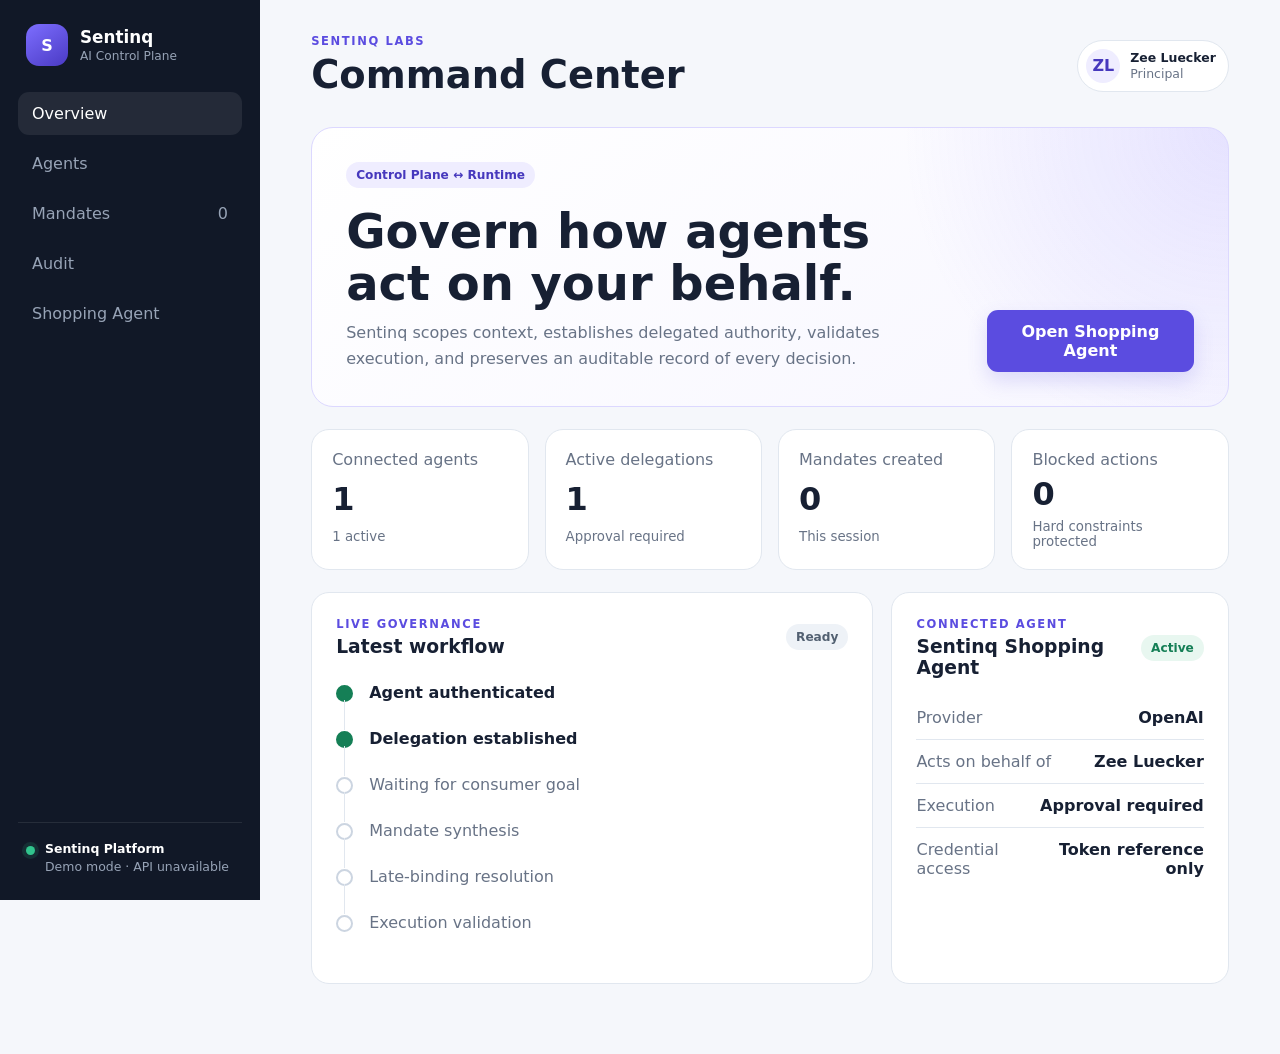
==== sentinq-platform/src/main/resources/static/index.html @ cafef55a "Added multiple providers Claude and GPT to reasoninng engine, making reasoning interchangeale" ====
<!DOCTYPE html>
<html lang="en">
<head>
  <meta charset="UTF-8" />
  <meta name="viewport" content="width=device-width, initial-scale=1.0" />
  <title>Sentinq Command Center</title>
  <link rel="stylesheet" href="styles.css" />
</head>
<body>
  <div class="app-shell">
    <aside class="sidebar">
      <div class="brand">
        <div class="brand-mark">S</div>
        <div><div class="brand-name">Sentinq</div><div class="brand-subtitle">AI Control Plane</div></div>
      </div>
      <nav class="nav" aria-label="Primary">
        <button class="nav-item active" data-view="overview">Overview</button>
        <button class="nav-item" data-view="agents">Agents</button>
        <button class="nav-item" data-view="mandates">Mandates <span id="mandateCount">0</span></button>
        <button class="nav-item" data-view="audit">Audit</button>
        <button class="nav-item" data-view="shop">Shopping Agent</button>
      </nav>
      <div class="sidebar-footer"><span class="status-dot"></span><div><strong>Sentinq Platform</strong><span id="platformStatus">Checking connection…</span></div></div>
    </aside>

    <main class="main">
      <header class="topbar">
        <div><p class="eyebrow">SENTINQ LABS</p><h1 id="pageTitle">Command Center</h1></div>
        <div class="principal-chip"><div class="avatar">ZL</div><div><strong>Zee Luecker</strong><span>Principal</span></div></div>
      </header>

      <section class="view active" id="overviewView">
        <div class="hero-card">
          <div><span class="badge badge-accent">Control Plane ↔ Runtime</span><h2>Govern how agents act on your behalf.</h2><p>Sentinq scopes context, establishes delegated authority, validates execution, and preserves an auditable record of every decision.</p></div>
          <button class="primary-button" data-go-to="shop">Open Shopping Agent</button>
        </div>
        <div class="metric-grid">
          <article class="metric-card"><span>Connected agents</span><strong>1</strong><small>1 active</small></article>
          <article class="metric-card"><span>Active delegations</span><strong>1</strong><small>Approval required</small></article>
          <article class="metric-card"><span>Mandates created</span><strong id="overviewMandateCount">0</strong><small>This session</small></article>
          <article class="metric-card"><span>Blocked actions</span><strong id="blockedCount">0</strong><small>Hard constraints protected</small></article>
        </div>
        <div class="content-grid">
          <article class="panel"><div class="panel-heading"><div><p class="eyebrow">LIVE GOVERNANCE</p><h3>Latest workflow</h3></div><span class="badge">Ready</span></div><ol class="workflow" id="workflowList"><li class="complete"><span></span>Agent authenticated</li><li class="complete"><span></span>Delegation established</li><li><span></span>Waiting for consumer goal</li><li><span></span>Mandate synthesis</li><li><span></span>Late-binding resolution</li><li><span></span>Execution validation</li></ol></article>
          <article class="panel"><div class="panel-heading"><div><p class="eyebrow">CONNECTED AGENT</p><h3>Sentinq Shopping Agent</h3></div><span class="badge badge-success">Active</span></div><dl class="detail-list"><div><dt>Provider</dt><dd>OpenAI</dd></div><div><dt>Acts on behalf of</dt><dd>Zee Luecker</dd></div><div><dt>Execution</dt><dd>Approval required</dd></div><div><dt>Credential access</dt><dd>Token reference only</dd></div></dl></article>
        </div>
      </section>

      <section class="view" id="agentsView">
        <div class="section-heading"><div><p class="eyebrow">IDENTITY & DELEGATION</p><h2>Connected agents</h2></div></div>
        <article class="panel agent-card"><div class="agent-header"><div class="agent-icon">AI</div><div><h3>Sentinq Shopping Agent</h3><p>OpenAI · Shopping orchestration</p></div><span class="badge badge-success">Active</span></div><div class="permission-grid"><div><h4>Permitted</h4><ul class="permission-list allowed"><li>Interpret shopping goals</li><li>Read scoped shopping preferences</li><li>Search merchant offers</li><li>Request late-binding resolution</li><li>Build candidate carts</li></ul></div><div><h4>Restricted</h4><ul class="permission-list denied"><li>Read raw payment credentials</li><li>Execute without approval</li><li>Change consumer preferences</li><li>Exceed mandate authority</li></ul></div></div></article>
      </section>

      <section class="view" id="mandatesView">
        <div class="section-heading"><div><p class="eyebrow">DELEGATED AUTHORITY</p><h2>Mandates</h2></div></div>
        <div id="mandateEmpty" class="empty-state"><div class="empty-icon">M</div><h3>No mandates yet</h3><p>Run the Shopping Agent to synthesize the first governed mandate.</p><button class="secondary-button" data-go-to="shop">Create a mandate</button></div>
        <div id="mandateList" class="mandate-list hidden"></div>
      </section>

      <section class="view" id="auditView">
        <div class="section-heading"><div><p class="eyebrow">TRACEABILITY</p><h2>Audit timeline</h2></div></div>
        <article class="panel"><div id="auditTimeline" class="audit-timeline"><div class="audit-event"><span class="audit-dot"></span><div><strong>Sentinq platform ready</strong><p>Awaiting the first delegated shopping goal.</p><time>Now</time></div></div></div></article>
      </section>

        <section class="view" id="shopView">
            <div class="shop-layout">
                <div>
                    <div class="section-heading">
                        <div>
                            <p class="eyebrow">RUNTIME DEMO</p>

                            <h2>Shopping Agent</h2>

                            <p class="section-copy">
                                Submit a goal. Sentinq will synthesize a mandate,
                                resolve candidate carts, and block any option that
                                violates hard constraints.
                            </p>
                        </div>
                    </div>

                    <article class="panel">

                        <div class="form-group agent-field">
                            <label for="agentSelect">
                                Reasoning agent
                            </label>

                            <div class="agent-control-row">
                                <select id="agentSelect" name="agentId">
                                    <option value="">
                                        Loading available agents...
                                    </option>
                                </select>

                                <span
                                        id="agentDescription"
                                        class="agent-description"
                                >
                                    Select an available agent
                                </span>
                            </div>
                        </div>

                        <label for="goalInput">
                            Shopping goal
                        </label>

                        <textarea id="goalInput" rows="6">
Find me a dahlia that will look good next to my passion fruit vine. I will plant it in a container. It should be delivered before the end of August 2026. I do not want to spend more than $50.
        </textarea>

                        <div class="form-grid">
                            <div>
                                <label for="budgetInput">
                                    Maximum total
                                </label>

                                <div class="input-prefix">
                                    <span>$</span>

                                    <input
                                            id="budgetInput"
                                            type="number"
                                            value="50"
                                            min="1"
                                    />
                                </div>
                            </div>

                            <div>
                                <label for="deadlineInput">
                                    Delivery deadline
                                </label>

                                <input
                                        id="deadlineInput"
                                        type="date"
                                        value="2026-08-31"
                                />
                            </div>
                        </div>

                        <div class="form-actions">
                            <button
                                    class="primary-button"
                                    id="runButton"
                            >
                                Run orchestration
                            </button>

                            <span
                                    id="runStatus"
                                    class="run-status"
                                    aria-live="polite"
                            ></span>
                        </div>
                    </article>
                </div>

                <aside class="panel side-panel">
                    <p class="eyebrow">
                        ACTIVE DELEGATION
                    </p>

                    <h3>
                        Shopping authority
                    </h3>

                    <dl class="detail-list">
                        <div>
                            <dt>Principal</dt>
                            <dd>Zee Luecker</dd>
                        </div>

                        <div>
                            <dt>Agent</dt>
                            <dd id="activeAgentName">
                                Shopping Agent
                            </dd>
                        </div>

                        <div>
                            <dt>New merchant</dt>
                            <dd>Ask first</dd>
                        </div>

                        <div>
                            <dt>Purchase</dt>
                            <dd>Approval required</dd>
                        </div>
                    </dl>
                </aside>
            </div>

            <div id="shopResults" class="hidden">
                <section id="mandateResult"></section>
                <section id="selectedResult"></section>
                <section id="candidateResults"></section>
            </div>
        </section>
    </main>
  </div>
  <script src="app.js"></script>
</body>
</html>
---- sentinq-platform/src/main/resources/static/styles.css ----
:root{--bg:#f5f7fb;--surface:#fff;--surface-muted:#f8fafc;--text:#172033;--muted:#687386;--border:#e1e7ef;--accent:#5b4ce0;--accent-dark:#4638bd;--accent-soft:#efedff;--success:#157f56;--success-soft:#e8f7f0;--danger:#b42318;--danger-soft:#fff0ee;--warning:#9a6700;--warning-soft:#fff8df;--sidebar:#111827;--sidebar-muted:#97a3b6;font-family:Inter,ui-sans-serif,system-ui,-apple-system,BlinkMacSystemFont,"Segoe UI",sans-serif;color:var(--text);background:var(--bg)}*{box-sizing:border-box}body{margin:0;min-width:320px;background:var(--bg)}button,input,textarea{font:inherit}button{cursor:pointer}.app-shell{min-height:100vh;display:grid;grid-template-columns:260px minmax(0,1fr)}.sidebar{position:sticky;top:0;height:100vh;background:var(--sidebar);color:#fff;padding:24px 18px;display:flex;flex-direction:column}.brand{display:flex;align-items:center;gap:12px;padding:0 8px 26px}.brand-mark{width:42px;height:42px;border-radius:13px;display:grid;place-items:center;background:linear-gradient(145deg,#7d6eff,#4a3ac4);font-weight:800}.brand-name{font-size:1.05rem;font-weight:800}.brand-subtitle{margin-top:2px;color:var(--sidebar-muted);font-size:.76rem}.nav{display:grid;gap:7px}.nav-item{width:100%;border:0;background:transparent;color:var(--sidebar-muted);padding:12px 14px;border-radius:11px;display:flex;align-items:center;justify-content:space-between;text-align:left}.nav-item:hover,.nav-item.active{color:#fff;background:rgba(255,255,255,.08)}.sidebar-footer{margin-top:auto;padding:18px 8px 2px;border-top:1px solid rgba(255,255,255,.09);display:flex;align-items:flex-start;gap:10px;font-size:.78rem}.sidebar-footer div{display:grid;gap:3px}.sidebar-footer span:last-child{color:var(--sidebar-muted)}.status-dot{width:9px;height:9px;margin-top:5px;border-radius:50%;background:#31c48d;box-shadow:0 0 0 4px rgba(49,196,141,.13)}.main{min-width:0;padding:34px clamp(24px,4vw,56px) 70px}.topbar{display:flex;align-items:center;justify-content:space-between;gap:24px;margin-bottom:30px}.topbar h1{margin:4px 0 0;font-size:clamp(1.65rem,3vw,2.4rem)}.eyebrow{margin:0;color:var(--accent);font-size:.72rem;font-weight:800;letter-spacing:.14em}.principal-chip{display:flex;align-items:center;gap:10px;padding:8px 12px 8px 8px;border:1px solid var(--border);border-radius:999px;background:var(--surface)}.principal-chip div:last-child{display:grid;gap:1px;font-size:.78rem}.principal-chip span{color:var(--muted)}.avatar{width:34px;height:34px;border-radius:50%;display:grid;place-items:center;background:var(--accent-soft);color:var(--accent-dark);font-weight:800}.view{display:none}.view.active{display:block}.hero-card{min-height:230px;padding:34px;border:1px solid #dcd8ff;border-radius:22px;background:radial-gradient(circle at top right,rgba(125,110,255,.16),transparent 34%),linear-gradient(145deg,#fff,#f7f6ff);display:flex;align-items:flex-end;justify-content:space-between;gap:28px}.hero-card h2{max-width:650px;margin:18px 0 10px;font-size:clamp(1.8rem,4vw,3rem);line-height:1.08}.hero-card p{max-width:700px;margin:0;color:var(--muted);line-height:1.65}.metric-grid{margin:22px 0;display:grid;grid-template-columns:repeat(4,minmax(0,1fr));gap:16px}.metric-card,.panel{border:1px solid var(--border);background:var(--surface);border-radius:18px}.metric-card{padding:20px;display:grid;gap:6px}.metric-card span,.metric-card small{color:var(--muted)}.metric-card strong{font-size:2rem}.panel{padding:24px}.content-grid{display:grid;grid-template-columns:1.25fr .75fr;gap:18px}.panel-heading,.section-heading,.agent-header,.candidate-header,.form-actions{display:flex;align-items:center;justify-content:space-between;gap:16px}.panel-heading h3,.section-heading h2,.agent-header h3,.candidate-header h3{margin:5px 0 0}.section-heading{margin-bottom:18px}.section-copy{max-width:720px;color:var(--muted);line-height:1.6}.badge{display:inline-flex;align-items:center;width:fit-content;padding:6px 10px;border-radius:999px;background:#eef2f7;color:#526071;font-size:.76rem;font-weight:800}.badge-accent{background:var(--accent-soft);color:var(--accent-dark)}.badge-success{background:var(--success-soft);color:var(--success)}.badge-danger{background:var(--danger-soft);color:var(--danger)}.workflow{list-style:none;padding:6px 0 0;margin:20px 0 0;display:grid}.workflow li{position:relative;min-height:46px;padding-left:33px;color:var(--muted)}.workflow li:not(:last-child)::after{content:"";position:absolute;left:8px;top:17px;width:1px;height:30px;background:var(--border)}.workflow li span{position:absolute;left:0;top:2px;width:17px;height:17px;border:2px solid #ccd5e1;border-radius:50%;background:#fff}.workflow li.complete{color:var(--text);font-weight:700}.workflow li.complete span{border-color:var(--success);background:var(--success)}.detail-list{margin:18px 0 0}.detail-list div{padding:12px 0;border-bottom:1px solid var(--border);display:flex;justify-content:space-between;gap:20px}.detail-list div:last-child{border-bottom:0}.detail-list dt{color:var(--muted)}.detail-list dd{margin:0;font-weight:700;text-align:right}.primary-button,.secondary-button{border:0;border-radius:11px;padding:12px 17px;font-weight:800}.primary-button{color:#fff;background:var(--accent);box-shadow:0 9px 20px rgba(91,76,224,.18)}.primary-button:hover{background:var(--accent-dark)}.primary-button:disabled{opacity:.55;cursor:wait}.secondary-button{background:var(--accent-soft);color:var(--accent-dark)}.agent-card{max-width:900px}.agent-header{justify-content:flex-start}.agent-header .badge{margin-left:auto}.agent-header p{margin:5px 0 0;color:var(--muted)}.agent-icon{width:52px;height:52px;border-radius:16px;display:grid;place-items:center;background:var(--accent-soft);color:var(--accent-dark);font-weight:900}.permission-grid{margin-top:26px;display:grid;grid-template-columns:1fr 1fr;gap:22px}.permission-list{list-style:none;padding:0;margin:0;display:grid;gap:11px}.permission-list li{position:relative;padding-left:25px;color:var(--muted)}.permission-list li::before{position:absolute;left:0;font-weight:900}.permission-list.allowed li::before{content:"✓";color:var(--success)}.permission-list.denied li::before{content:"×";color:var(--danger)}.empty-state{padding:60px 24px;border:1px dashed #cfd7e3;border-radius:18px;background:rgba(255,255,255,.55);text-align:center}.empty-state h3{margin:14px 0 6px}.empty-state p{color:var(--muted)}.empty-icon{width:52px;height:52px;margin:0 auto;display:grid;place-items:center;border-radius:16px;background:var(--accent-soft);color:var(--accent-dark);font-weight:900}.mandate-list{display:grid;gap:15px}.mandate-row{padding:20px;border:1px solid var(--border);border-radius:16px;background:var(--surface)}.mandate-row-top{display:flex;justify-content:space-between;gap:16px}.mandate-row h3{margin:0 0 7px}.mandate-row p{margin:0;color:var(--muted)}.mandate-meta{margin-top:16px;display:flex;flex-wrap:wrap;gap:10px;color:var(--muted);font-size:.85rem}.audit-event{position:relative;min-height:80px;padding:0 0 24px 34px}.audit-event:not(:last-child)::after{content:"";position:absolute;left:7px;top:16px;width:1px;height:calc(100% - 4px);background:var(--border)}.audit-dot{position:absolute;left:0;top:3px;width:15px;height:15px;border:3px solid var(--accent-soft);border-radius:50%;background:var(--accent)}.audit-event p{margin:5px 0;color:var(--muted)}.audit-event time{color:#8a95a6;font-size:.78rem}.shop-layout{display:grid;grid-template-columns:minmax(0,1fr) 300px;gap:20px;align-items:start}.side-panel{position:sticky;top:24px}label{display:block;margin-bottom:8px;color:#4d596a;font-size:.84rem;font-weight:800}textarea,input{width:100%;border:1px solid #ccd5e1;border-radius:11px;padding:12px 13px;color:var(--text);background:#fff}textarea{resize:vertical;line-height:1.55}textarea:focus,input:focus{outline:3px solid rgba(91,76,224,.12);border-color:var(--accent)}.form-grid{margin-top:18px;display:grid;grid-template-columns:1fr 1fr;gap:16px}.input-prefix{position:relative}.input-prefix span{position:absolute;left:13px;top:50%;transform:translateY(-50%);color:var(--muted)}.input-prefix input{padding-left:29px}.form-actions{margin-top:20px}.run-status{color:var(--muted);font-size:.86rem}#shopResults{margin-top:24px;display:grid;gap:18px}.hidden{display:none!important}.summary-grid{display:grid;grid-template-columns:repeat(4,minmax(0,1fr));gap:12px;margin-top:18px}.summary-item{padding:14px;border-radius:12px;background:var(--surface-muted)}.summary-item span{display:block;color:var(--muted);font-size:.76rem;margin-bottom:5px}.candidate-grid{display:grid;grid-template-columns:repeat(2,minmax(0,1fr));gap:16px}.candidate-card{padding:20px;border:1px solid var(--border);border-radius:16px;background:var(--surface)}.candidate-header{align-items:flex-start}.candidate-header p{margin:5px 0 0;color:var(--muted)}.price-grid{margin:19px 0;display:grid;grid-template-columns:1fr auto;gap:8px 15px;color:var(--muted)}.price-grid strong{color:var(--text)}.message-box{margin-top:14px;padding:12px 14px;border-radius:11px;font-size:.86rem}.message-box ul{margin:8px 0 0 18px;padding:0}.message-box.danger{color:var(--danger);background:var(--danger-soft)}.message-box.warning{color:var(--warning);background:var(--warning-soft)}@media(max-width:1050px){.metric-grid{grid-template-columns:repeat(2,minmax(0,1fr))}.content-grid,.shop-layout{grid-template-columns:1fr}.side-panel{position:static}}@media(max-width:760px){.app-shell{grid-template-columns:1fr}.sidebar{position:static;width:100%;height:auto}.nav{grid-template-columns:repeat(5,max-content);overflow-x:auto}.nav-item{justify-content:center;white-space:nowrap}.sidebar-footer{display:none}.main{padding:24px 18px 50px}.topbar{align-items:flex-start}.principal-chip{display:none}.hero-card{align-items:flex-start;flex-direction:column}.permission-grid,.candidate-grid,.summary-grid{grid-template-columns:1fr}}@media(max-width:520px){.metric-grid,.form-grid{grid-template-columns:1fr}.panel,.hero-card{padding:20px}}
.agent-field {
  margin-bottom: 24px;
}

.agent-control-row {
  display: grid;
  grid-template-columns: minmax(0, 1fr) auto;
  align-items: center;
  gap: 14px;
}

.agent-control-row select {
  width: 100%;
  min-width: 0;
  height: 54px;
  padding: 0 44px 0 14px;

  border: 1px solid #ccd5e1;
  border-radius: 11px;

  background: #fff;
  color: var(--text);

  font: inherit;
  font-size: 1rem;
  font-weight: 600;

  cursor: pointer;
}

.agent-control-row select:focus {
  outline: 3px solid rgba(91, 76, 224, 0.12);
  border-color: var(--accent);
}

.agent-description {
  display: inline-flex;
  align-items: center;
  min-height: 40px;
  padding: 0 14px;

  border: 1px solid #dcd8ff;
  border-radius: 999px;

  background: var(--accent-soft);
  color: var(--accent-dark);

  font-size: 0.86rem;
  font-weight: 800;
  white-space: nowrap;
}

@media (max-width: 760px) {
  .agent-control-row {
    grid-template-columns: 1fr;
  }

  .agent-description {
    justify-self: start;
    white-space: normal;
  }
}
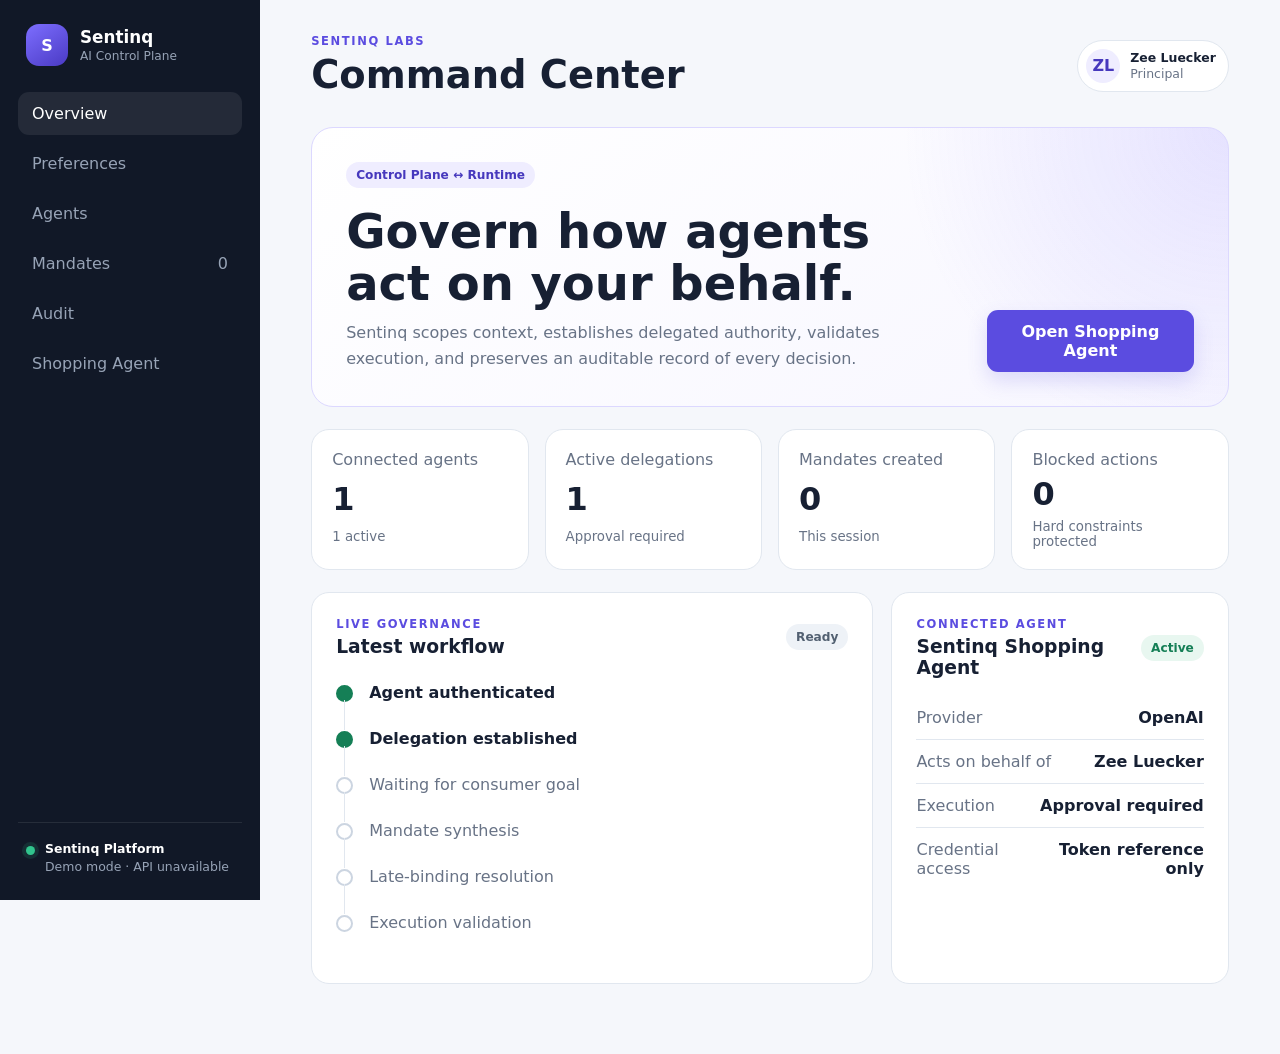
==== commit 4c67cacb: "feat: add gemini, merchant preferences and clean audit trail to remove ids" ====
--- a/sentinq-platform/src/main/resources/static/index.html
+++ b/sentinq-platform/src/main/resources/static/index.html
@@ -15,10 +15,14 @@
       </div>
       <nav class="nav" aria-label="Primary">
         <button class="nav-item active" data-view="overview">Overview</button>
+          <button class="nav-item" data-view="preferences">
+              Preferences
+          </button>
         <button class="nav-item" data-view="agents">Agents</button>
         <button class="nav-item" data-view="mandates">Mandates <span id="mandateCount">0</span></button>
         <button class="nav-item" data-view="audit">Audit</button>
         <button class="nav-item" data-view="shop">Shopping Agent</button>
+
       </nav>
       <div class="sidebar-footer"><span class="status-dot"></span><div><strong>Sentinq Platform</strong><span id="platformStatus">Checking connection…</span></div></div>
     </aside>
@@ -46,10 +50,28 @@
         </div>
       </section>
 
-      <section class="view" id="agentsView">
-        <div class="section-heading"><div><p class="eyebrow">IDENTITY & DELEGATION</p><h2>Connected agents</h2></div></div>
-        <article class="panel agent-card"><div class="agent-header"><div class="agent-icon">AI</div><div><h3>Sentinq Shopping Agent</h3><p>OpenAI · Shopping orchestration</p></div><span class="badge badge-success">Active</span></div><div class="permission-grid"><div><h4>Permitted</h4><ul class="permission-list allowed"><li>Interpret shopping goals</li><li>Read scoped shopping preferences</li><li>Search merchant offers</li><li>Request late-binding resolution</li><li>Build candidate carts</li></ul></div><div><h4>Restricted</h4><ul class="permission-list denied"><li>Read raw payment credentials</li><li>Execute without approval</li><li>Change consumer preferences</li><li>Exceed mandate authority</li></ul></div></div></article>
-      </section>
+        <section class="view" id="agentsView">
+            <div class="section-heading">
+                <div>
+                    <p class="eyebrow">IDENTITY & DELEGATION</p>
+                    <h2>Connected AI Agents</h2>
+                    <p class="section-copy">
+                        Review the AI agents currently registered with Sentinq
+                        and the authority granted to them.
+                    </p>
+                </div>
+            </div>
+
+            <div id="connectedAgentsList" class="connected-agents-list">
+                <div class="empty-state">
+                    <div class="empty-icon">AI</div>
+                    <h3>Loading connected agents</h3>
+                    <p>
+                        Sentinq is retrieving the currently active agent identities.
+                    </p>
+                </div>
+            </div>
+        </section>
 
       <section class="view" id="mandatesView">
         <div class="section-heading"><div><p class="eyebrow">DELEGATED AUTHORITY</p><h2>Mandates</h2></div></div>
@@ -57,10 +79,215 @@
         <div id="mandateList" class="mandate-list hidden"></div>
       </section>
 
-      <section class="view" id="auditView">
-        <div class="section-heading"><div><p class="eyebrow">TRACEABILITY</p><h2>Audit timeline</h2></div></div>
-        <article class="panel"><div id="auditTimeline" class="audit-timeline"><div class="audit-event"><span class="audit-dot"></span><div><strong>Sentinq platform ready</strong><p>Awaiting the first delegated shopping goal.</p><time>Now</time></div></div></div></article>
-      </section>
+        <section class="view" id="auditView">
+            <div class="section-heading">
+                <div>
+                    <p class="eyebrow">TRACEABILITY</p>
+                    <h2>Execution traces</h2>
+
+                    <p class="section-copy">
+                        Review every orchestration and inspect each interaction,
+                        transformation, provider call, and decision made by Sentinq.
+                    </p>
+                </div>
+
+                <button
+                        id="refreshAuditButton"
+                        class="secondary-button"
+                        type="button"
+                >
+                    Refresh traces
+                </button>
+            </div>
+
+            <div class="audit-layout">
+                <aside class="panel audit-trace-panel">
+                    <div class="panel-heading">
+                        <div>
+                            <p class="eyebrow">ORCHESTRATIONS</p>
+                            <h3>
+                                Execution history
+                                <span id="auditTraceCount" class="audit-heading-count">
+        0
+                                </span>
+                            </h3>
+                        </div>
+                    </div>
+
+                    <div
+                            id="auditTraceList"
+                            class="audit-trace-list"
+                    >
+                        <div class="audit-empty-state">
+                            <strong>No execution traces yet</strong>
+                            <p>
+                                Run the Shopping Agent to create the first trace.
+                            </p>
+                        </div>
+                    </div>
+                </aside>
+
+                <article class="panel audit-detail-panel">
+                    <div id="auditTraceEmpty">
+                        <div class="empty-state audit-detail-empty">
+                            <div class="empty-icon">T</div>
+
+                            <h3>Select an execution trace</h3>
+
+                            <p>
+                                Choose an orchestration to inspect every action
+                                Sentinq performed.
+                            </p>
+                        </div>
+                    </div>
+
+                    <div
+                            id="auditTraceDetail"
+                            class="hidden"
+                    >
+                        <div class="audit-trace-header">
+                            <div>
+                                <p class="eyebrow">EXECUTION TRACE</p>
+                                <h3 id="auditTraceTitle">
+                                    Shopping orchestration
+                                </h3>
+                                <p
+                                        id="auditTraceSubtitle"
+                                        class="audit-trace-subtitle"
+                                ></p>
+                            </div>
+
+                            <span
+                                    id="auditTraceStatus"
+                                    class="badge"
+                            >
+                            Completed
+                            </span>
+                        </div>
+
+                        <div
+                                id="auditTraceSummary"
+                                class="audit-summary-grid"
+                        ></div>
+
+                        <div class="audit-section-heading">
+                            <div>
+                                <p class="eyebrow">INTERACTIONS</p>
+                                <h3>Execution timeline</h3>
+                            </div>
+                        </div>
+
+                        <div
+                                id="auditTimeline"
+                                class="audit-timeline"
+                        ></div>
+                    </div>
+                </article>
+            </div>
+        </section>
+
+        <section class="view" id="preferencesView">
+            <div class="section-heading">
+                <div>
+                    <p class="eyebrow">CONSUMER CONTEXT</p>
+                    <h2>Consumer Preferences</h2>
+                    <p class="section-copy">
+                        Configure the persistent shopping preferences Sentinq
+                        applies when agents act on your behalf.
+                    </p>
+                </div>
+            </div>
+
+            <article class="panel preferences-panel">
+
+                <div class="preference-section">
+                    <div>
+                        <p class="eyebrow">MERCHANT PREFERENCES</p>
+                        <h3>Preferred merchants</h3>
+                        <p class="section-copy">
+                            Sentinq should favor these merchants when they are
+                            relevant to the current shopping goal.
+                        </p>
+                    </div>
+
+                    <textarea
+                            id="preferredMerchantsInput"
+                            rows="4"
+                            placeholder="One merchant per line"></textarea>
+                </div>
+
+                <div class="preference-section">
+                    <div>
+                        <h3>Avoided merchants</h3>
+                        <p class="section-copy">
+                            Sentinq should exclude these merchants from agent
+                            recommendations and execution candidates.
+                        </p>
+                    </div>
+
+                    <textarea
+                            id="avoidedMerchantsInput"
+                            rows="4"
+                            placeholder="One merchant per line"></textarea>
+                </div>
+
+                <div class="preference-grid">
+                    <div>
+                        <label for="minimumReviewScoreInput">
+                            Minimum review score
+                        </label>
+
+                        <input
+                                id="minimumReviewScoreInput"
+                                type="number"
+                                min="0"
+                                max="5"
+                                step="0.1"
+                        />
+                    </div>
+
+                    <div>
+                        <label for="minimumFulfillmentScoreInput">
+                            Minimum fulfillment score
+                        </label>
+
+                        <input
+                                id="minimumFulfillmentScoreInput"
+                                type="number"
+                                min="0"
+                                max="100"
+                                step="1"
+                        />
+                    </div>
+                </div>
+
+                <div class="preference-toggle">
+                    <input
+                            id="askBeforeNewMerchantInput"
+                            type="checkbox"
+                    />
+
+                    <label for="askBeforeNewMerchantInput">
+                        Ask before using a new merchant
+                    </label>
+                </div>
+
+                <div class="form-actions">
+                    <button
+                            id="savePreferencesButton"
+                            class="primary-button"
+                            type="button">
+                        Save Consumer Preferences
+                    </button>
+
+                    <span
+                            id="preferencesStatus"
+                            class="run-status"
+                            aria-live="polite"></span>
+                </div>
+
+            </article>
+        </section>
 
         <section class="view" id="shopView">
             <div class="shop-layout">
@@ -106,10 +333,31 @@
                             Shopping goal
                         </label>
 
-                        <textarea id="goalInput" rows="6">
-Find me a dahlia that will look good next to my passion fruit vine. I will plant it in a container. It should be delivered before the end of August 2026. I do not want to spend more than $50.
-        </textarea>
-
+                        <textarea id="goalInput" rows="6" >Find me a dahlia that will look good next to my passion fruit vine. I will plant it in a container. It should be delivered before the end of August 2026. I do not want to spend more than $50.
+                        </textarea>
+
+                        <div
+                                id="clarificationPanel"
+                                class="clarification-panel hidden">
+
+                            <p class="eyebrow">
+                                CLARIFICATION REQUIRED
+                            </p>
+
+                            <h3>
+                                Sentinq needs more information
+                            </h3>
+
+                            <p class="section-copy">
+                                Before creating a governed mandate,
+                                the following questions need to be answered.
+                            </p>
+
+                            <div
+                                    id="clarificationQuestions">
+                            </div>
+
+                        </div>
                         <div class="form-grid">
                             <div>
                                 <label for="budgetInput">
--- a/sentinq-platform/src/main/resources/static/styles.css
+++ b/sentinq-platform/src/main/resources/static/styles.css
@@ -60,4 +60,272 @@
     justify-self: start;
     white-space: normal;
   }
+}
+.audit-trace-panel {
+  padding: 0;
+  overflow: hidden;
+}
+
+.audit-trace-panel .panel-heading {
+  padding: 22px 22px 16px;
+  border-bottom: 1px solid var(--border);
+}
+
+.audit-trace-panel .panel-heading h3 {
+  display: flex;
+  align-items: center;
+  gap: 8px;
+}
+
+.audit-heading-count {
+  display: inline-flex;
+  align-items: center;
+  justify-content: center;
+  min-width: 26px;
+  height: 26px;
+  padding: 0 8px;
+  border-radius: 999px;
+  background: #eef2f7;
+  color: var(--muted);
+  font-size: 0.76rem;
+  font-weight: 800;
+}
+
+.audit-trace-list {
+  display: grid;
+}
+
+.audit-trace-row {
+  position: relative;
+  width: 100%;
+  border: 0;
+  border-bottom: 1px solid var(--border);
+  background: transparent;
+  padding: 16px 18px;
+  display: grid;
+  grid-template-columns: auto minmax(0, 1fr) auto;
+  align-items: center;
+  gap: 12px;
+  color: var(--text);
+  text-align: left;
+}
+
+.audit-trace-row:last-child {
+  border-bottom: 0;
+}
+
+.audit-trace-row:hover {
+  background: var(--surface-muted);
+}
+
+.audit-trace-row.active {
+  background: var(--accent-soft);
+}
+
+.audit-trace-row.active::before {
+  content: "";
+  position: absolute;
+  top: 0;
+  bottom: 0;
+  left: 0;
+  width: 4px;
+  background: var(--accent);
+}
+
+.audit-trace-status-dot {
+  width: 10px;
+  height: 10px;
+  border-radius: 50%;
+  background: #aab4c3;
+}
+
+.audit-trace-status-dot.complete {
+  background: var(--success);
+  box-shadow: 0 0 0 4px rgba(21, 127, 86, 0.1);
+}
+
+.audit-trace-status-dot.in-progress {
+  background: var(--warning);
+  box-shadow: 0 0 0 4px rgba(154, 103, 0, 0.1);
+}
+
+.audit-trace-main {
+  min-width: 0;
+  display: grid;
+  gap: 3px;
+}
+
+.audit-trace-main strong {
+  font-size: 0.95rem;
+}
+
+.audit-trace-main span {
+  overflow: hidden;
+  color: var(--muted);
+  font-size: 0.82rem;
+  text-overflow: ellipsis;
+  white-space: nowrap;
+}
+
+.audit-trace-meta {
+  display: grid;
+  justify-items: end;
+  gap: 4px;
+  color: var(--muted);
+  font-size: 0.76rem;
+  white-space: nowrap;
+}
+
+@media (max-width: 760px) {
+  .audit-trace-row {
+    grid-template-columns: auto minmax(0, 1fr);
+  }
+
+  .audit-trace-meta {
+    grid-column: 2;
+    justify-items: start;
+    grid-auto-flow: column;
+    justify-content: start;
+    gap: 10px;
+  }
+}
+
+.clarification-panel {
+
+    margin-top:18px;
+
+    padding:18px;
+
+    border-radius:14px;
+
+    background:#fff8df;
+
+    border:1px solid #f3d97b;
+}
+
+.clarification-question{
+
+    display:flex;
+
+    gap:12px;
+
+    margin-top:12px;
+
+    align-items:flex-start;
+}
+
+.clarification-question span{
+
+    font-weight:700;
+
+    color:#9a6700;
+}
+
+.clarification-question p{
+
+    margin:0;
+
+    line-height:1.5;
+}
+
+.preferences-panel {
+  max-width: 900px;
+}
+
+.preference-section {
+  padding: 0 0 24px;
+  margin-bottom: 24px;
+  border-bottom: 1px solid var(--border);
+}
+
+.preference-section h3 {
+  margin: 6px 0 6px;
+}
+
+.preference-grid {
+  display: grid;
+  grid-template-columns: 1fr 1fr;
+  gap: 16px;
+  margin-bottom: 24px;
+}
+
+.preference-toggle {
+  display: flex;
+  align-items: center;
+  gap: 10px;
+}
+
+.preference-toggle input {
+  width: auto;
+}
+
+.preference-toggle label {
+  margin: 0;
+}
+
+@media(max-width:760px) {
+  .preference-grid {
+    grid-template-columns: 1fr;
+  }
+}
+
+.audit-governance-context {
+  margin-top: 14px;
+  padding: 14px;
+  border-radius: 12px;
+  background: var(--surface-muted);
+  display: grid;
+  gap: 10px;
+}
+
+.audit-context-group {
+  display: flex;
+  justify-content: space-between;
+  gap: 20px;
+}
+
+.audit-context-label {
+  color: var(--muted);
+  font-size: 0.82rem;
+}
+
+.audit-context-group strong {
+  text-align: right;
+  font-size: 0.84rem;
+}
+
+.mandate-preferences {
+  margin-top: 16px;
+  padding-top: 14px;
+  border-top: 1px solid var(--border);
+  display: grid;
+  gap: 8px;
+}
+
+.mandate-preference-row {
+  display: flex;
+  justify-content: space-between;
+  align-items: flex-start;
+  gap: 20px;
+}
+
+.mandate-preference-row span {
+  flex: 0 0 220px;
+}
+
+.mandate-preference-row strong {
+  flex: 1;
+  text-align: right;
+  white-space: normal;
+  overflow-wrap: anywhere;
+}
+
+.mandate-preference-row span {
+  color: var(--muted);
+  font-size: 0.8rem;
+}
+
+.mandate-preference-row strong {
+  text-align: right;
+  font-size: 0.82rem;
 }
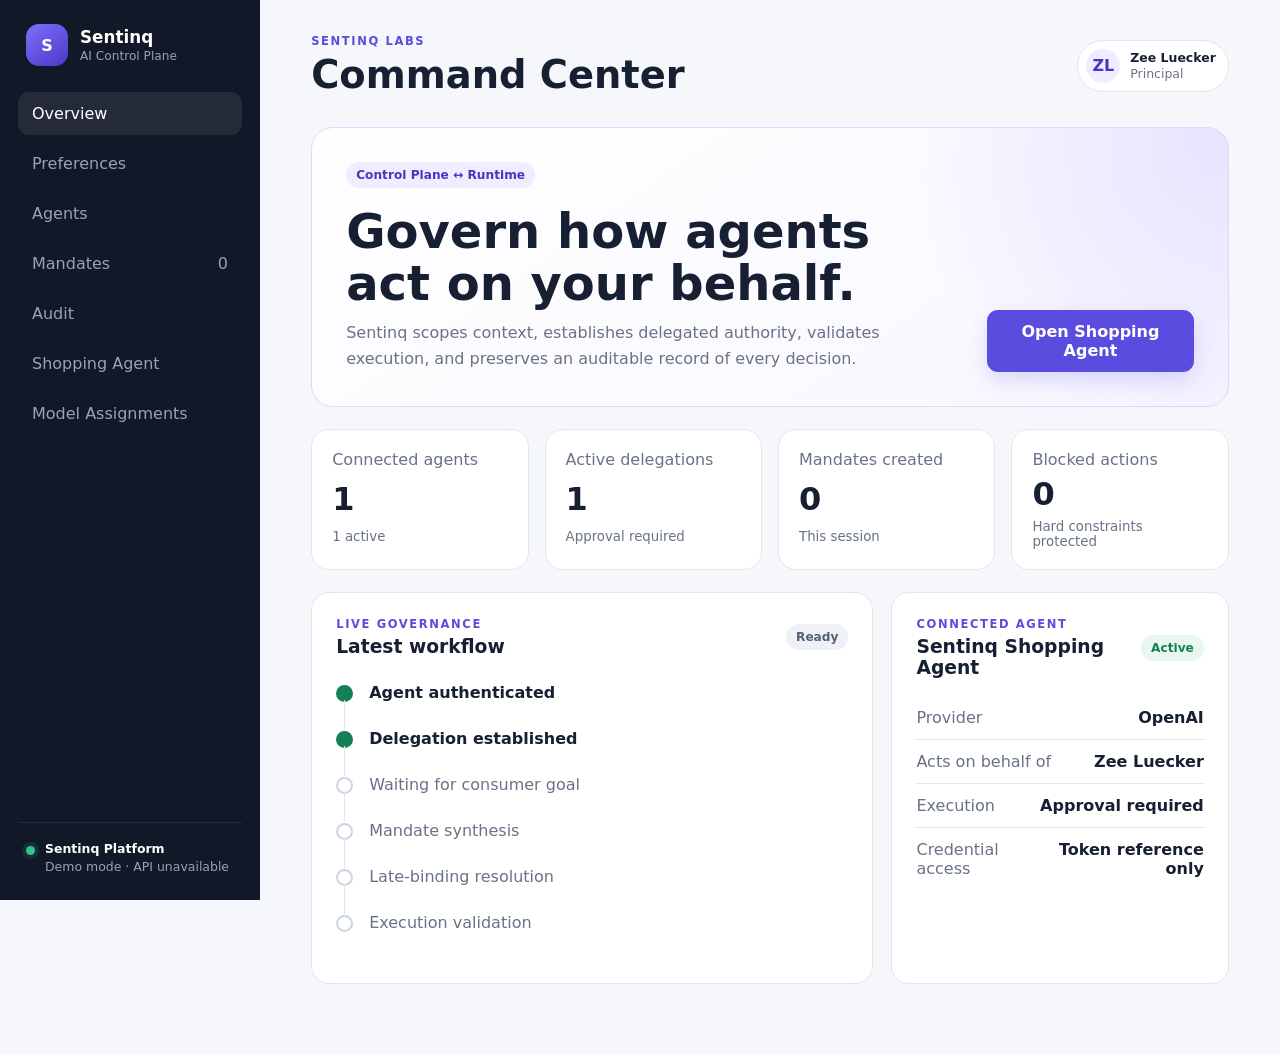
==== commit a755e9dd: "feat(LBRL) added the protocolregistry and starting on UCP implementation" ====
--- a/sentinq-platform/src/main/resources/static/index.html
+++ b/sentinq-platform/src/main/resources/static/index.html
@@ -22,6 +22,9 @@
         <button class="nav-item" data-view="mandates">Mandates <span id="mandateCount">0</span></button>
         <button class="nav-item" data-view="audit">Audit</button>
         <button class="nav-item" data-view="shop">Shopping Agent</button>
+          <button class="nav-item" data-view="models">
+              Model Assignments
+          </button>
 
       </nav>
       <div class="sidebar-footer"><span class="status-dot"></span><div><strong>Sentinq Platform</strong><span id="platformStatus">Checking connection…</span></div></div>
@@ -333,7 +336,7 @@
                             Shopping goal
                         </label>
 
-                        <textarea id="goalInput" rows="6" >Find me a dahlia that will look good next to my passion fruit vine. I will plant it in a container. It should be delivered before the end of August 2026. I do not want to spend more than $50.
+                        <textarea id="goalInput" rows="6" >Find me a white fragrant rose that smells amazing and looks dreamy. I want it for my rose corner to provide a break from the shades of pink roses in my rose corner. I'm not willing to spend more than $80.
                         </textarea>
 
                         <div
@@ -370,7 +373,7 @@
                                     <input
                                             id="budgetInput"
                                             type="number"
-                                            value="50"
+                                            value="80"
                                             min="1"
                                     />
                                 </div>
@@ -384,7 +387,7 @@
                                 <input
                                         id="deadlineInput"
                                         type="date"
-                                        value="2026-08-31"
+                                        value="2026-09-30"
                                 />
                             </div>
                         </div>
@@ -444,8 +447,186 @@
             <div id="shopResults" class="hidden">
                 <section id="mandateResult"></section>
                 <section id="selectedResult"></section>
+                <section id="trustMapResults"></section>
                 <section id="candidateResults"></section>
             </div>
+        </section>
+
+        <section class="view" id="modelsView">
+
+            <div class="section-heading">
+                <div>
+                    <p class="eyebrow">
+                        MODEL CONFIGURATION
+                    </p>
+
+                    <h2>
+                        Shopping Orchestration
+                    </h2>
+
+                    <p class="section-copy">
+                        Assign a model to each reasoning stage
+                        of the shopping orchestration.
+                    </p>
+                </div>
+            </div>
+
+            <article class="panel">
+
+                <div class="model-assignment-list">
+
+                    <div class="model-assignment-row">
+                        <div>
+                            <p class="eyebrow">
+                                STAGE 01
+                            </p>
+
+                            <h3>
+                                Goal Interpretation
+                            </h3>
+
+                            <p class="section-copy">
+                                Interpret the consumer's natural-language
+                                shopping goal.
+                            </p>
+                        </div>
+
+                        <select>
+                            <option value="openai">
+                                OpenAI
+                            </option>
+                            <option value="anthropic">
+                                Claude
+                            </option>
+                            <option value="gemini">
+                                Gemini
+                            </option>
+                        </select>
+                    </div>
+
+
+                    <div class="model-assignment-row">
+                        <div>
+                            <p class="eyebrow">
+                                STAGE 02
+                            </p>
+
+                            <h3>
+                                Product Discovery
+                            </h3>
+
+                            <p class="section-copy">
+                                Search for candidate products and merchants.
+                            </p>
+                        </div>
+
+                        <select>
+                            <option value="openai">
+                                OpenAI
+                            </option>
+                            <option value="anthropic">
+                                Claude
+                            </option>
+                            <option value="gemini">
+                                Gemini
+                            </option>
+                        </select>
+                    </div>
+
+
+                    <div class="model-assignment-row">
+                        <div>
+                            <p class="eyebrow">
+                                STAGE 03
+                            </p>
+
+                            <h3>
+                                Goal-Fit Reasoning
+                            </h3>
+
+                            <p class="section-copy">
+                                Rank viable candidates against
+                                the consumer's objective.
+                            </p>
+                        </div>
+
+                        <select>
+                            <option value="openai">
+                                OpenAI
+                            </option>
+                            <option value="anthropic">
+                                Claude
+                            </option>
+                            <option value="gemini">
+                                Gemini
+                            </option>
+                        </select>
+                    </div>
+
+
+                    <div class="model-assignment-row">
+                        <div>
+                            <p class="eyebrow">
+                                STAGE 04
+                            </p>
+
+                            <h3>
+                                Trust Maps
+                            </h3>
+
+                            <p class="section-copy">
+                                Research and assess merchant evidence
+                                for shortlisted contenders.
+                            </p>
+                        </div>
+
+                        <select>
+                            <option value="openai">
+                                OpenAI
+                            </option>
+                            <option value="anthropic">
+                                Claude
+                            </option>
+                            <option value="gemini">
+                                Gemini
+                            </option>
+                        </select>
+                    </div>
+
+
+                    <div class="model-assignment-row">
+                        <div>
+                            <p class="eyebrow">
+                                STAGE 05
+                            </p>
+
+                            <h3>
+                                Recommendation Reasoning
+                            </h3>
+
+                            <p class="section-copy">
+                                Select the recommended candidate using
+                                goal fit and Trust Map results.
+                            </p>
+                        </div>
+
+                        <select>
+                            <option value="openai">
+                                OpenAI
+                            </option>
+                            <option value="anthropic">
+                                Claude
+                            </option>
+                            <option value="gemini">
+                                Gemini
+                            </option>
+                        </select>
+                    </div>
+
+                </div>
+
+            </article>
+
         </section>
     </main>
   </div>
--- a/sentinq-platform/src/main/resources/static/styles.css
+++ b/sentinq-platform/src/main/resources/static/styles.css
@@ -328,4 +328,116 @@
 .mandate-preference-row strong {
   text-align: right;
   font-size: 0.82rem;
+}
+
+.trust-evidence-list {
+    display: grid;
+    gap: 12px;
+    margin-top: 16px;
+}
+
+.trust-evidence-item {
+    padding: 14px;
+    border: 1px solid var(--border-color);
+    border-radius: 10px;
+}
+
+.trust-evidence-header,
+.trust-evidence-meta {
+    display: flex;
+    align-items: center;
+    justify-content: space-between;
+    gap: 12px;
+}
+
+.trust-evidence-meta {
+    flex-wrap: wrap;
+    margin-top: 10px;
+    font-size: 0.8rem;
+    opacity: 0.75;
+}
+
+.trust-map-summary {
+  margin-top: 1rem;
+  padding-top: 1rem;
+  border-top: 1px solid rgba(148, 163, 184, 0.25);
+}
+
+.trust-map-heading {
+  display: flex;
+  align-items: flex-start;
+  justify-content: space-between;
+  gap: 1rem;
+  margin-bottom: 0.75rem;
+}
+
+.trust-map-heading h4 {
+  margin: 0.15rem 0 0;
+}
+
+.trust-map-take {
+  margin: 0 0 1rem;
+  line-height: 1.6;
+}
+
+.trust-theme-list {
+  display: grid;
+  gap: 0.75rem;
+  margin-top: 0.75rem;
+}
+
+.trust-theme {
+  padding: 0.85rem;
+  border: 1px solid rgba(148, 163, 184, 0.2);
+  border-radius: 10px;
+}
+
+.trust-theme-header {
+  display: flex;
+  align-items: center;
+  justify-content: space-between;
+  gap: 0.75rem;
+  margin-bottom: 0.5rem;
+}
+
+.trust-theme p {
+  margin: 0;
+  line-height: 1.5;
+}
+
+.trust-map-evidence {
+  margin-top: 1rem;
+}
+
+.trust-map-evidence summary {
+  cursor: pointer;
+  font-weight: 600;
+}
+
+.trust-evidence-list {
+  display: grid;
+  gap: 0.75rem;
+  margin-top: 0.75rem;
+}
+
+.trust-evidence-item {
+  padding: 0.75rem 0;
+  border-top: 1px solid rgba(148, 163, 184, 0.18);
+}
+
+.trust-evidence-meta {
+  display: flex;
+  justify-content: space-between;
+  gap: 1rem;
+  margin-bottom: 0.35rem;
+}
+
+.trust-evidence-item p {
+  margin: 0.35rem 0;
+  line-height: 1.5;
+}
+
+.trust-evidence-item a {
+  font-size: 0.9rem;
+  text-decoration: none;
 }
